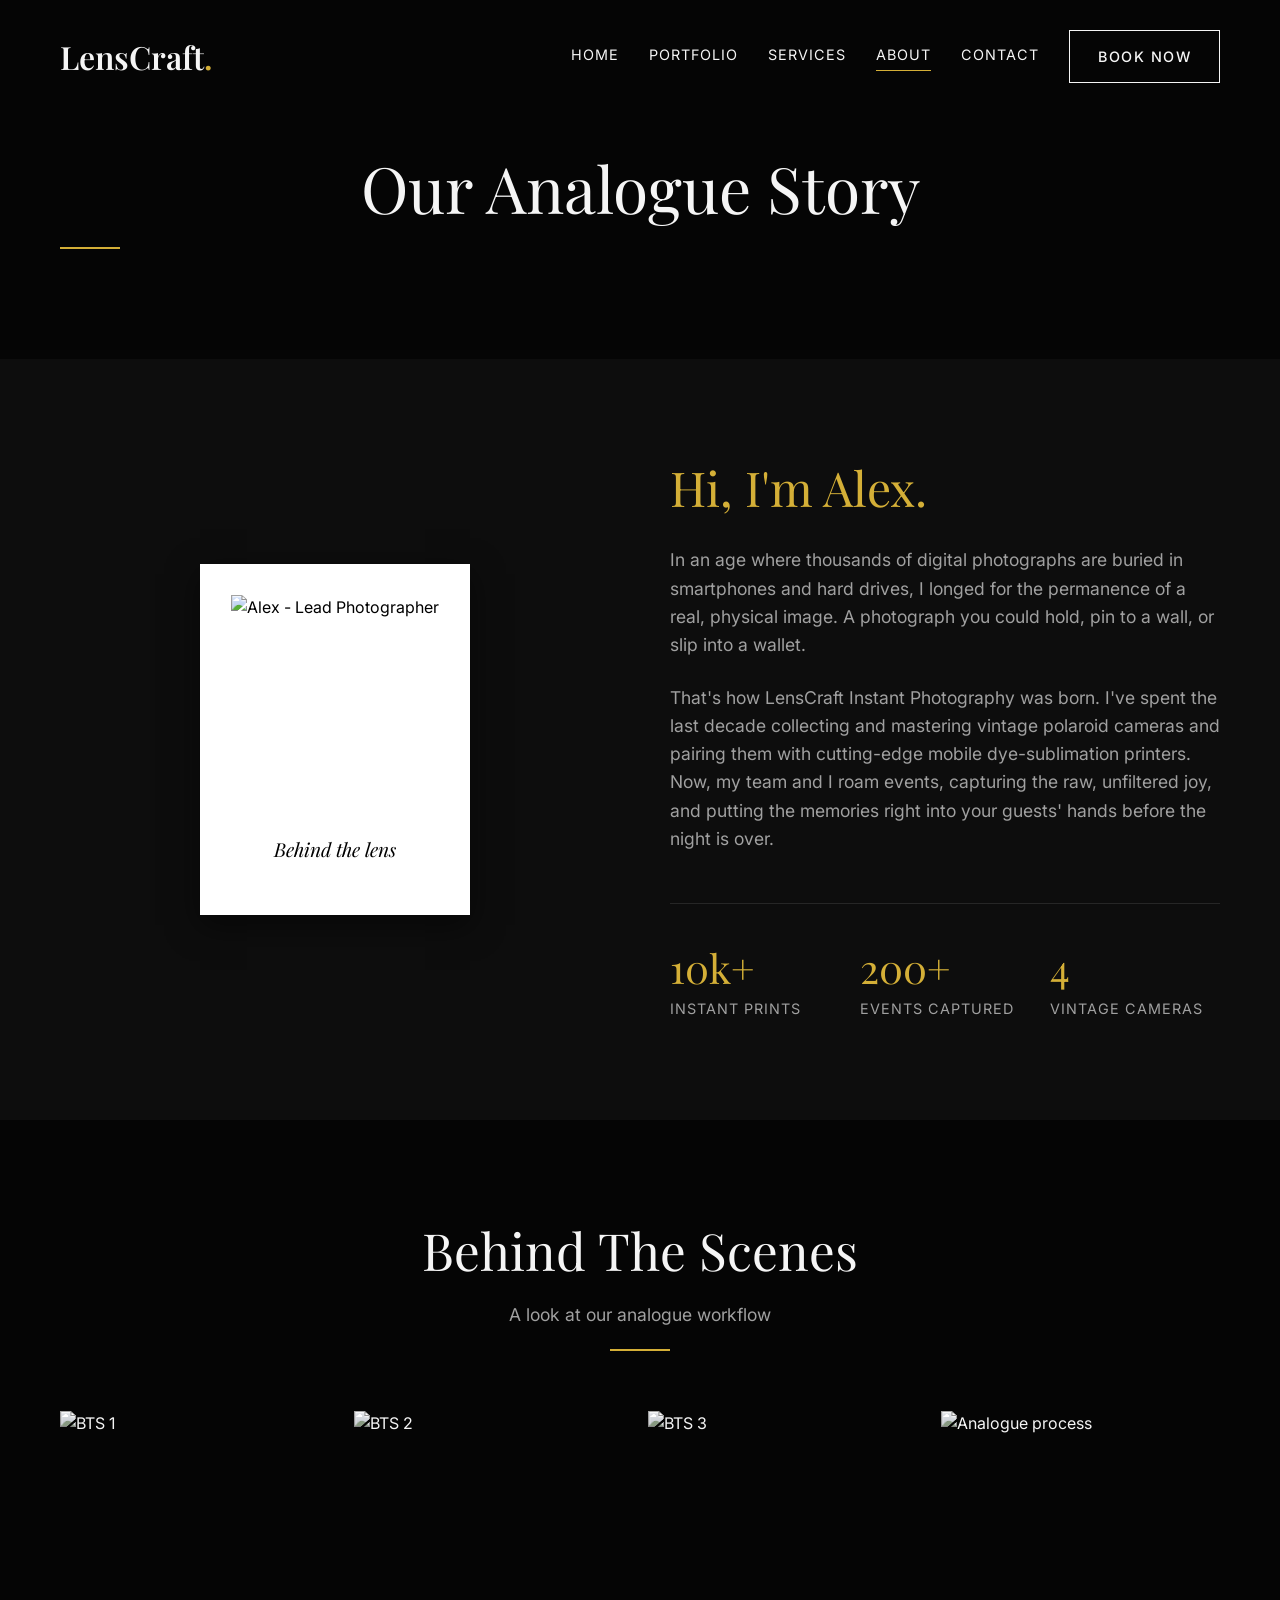
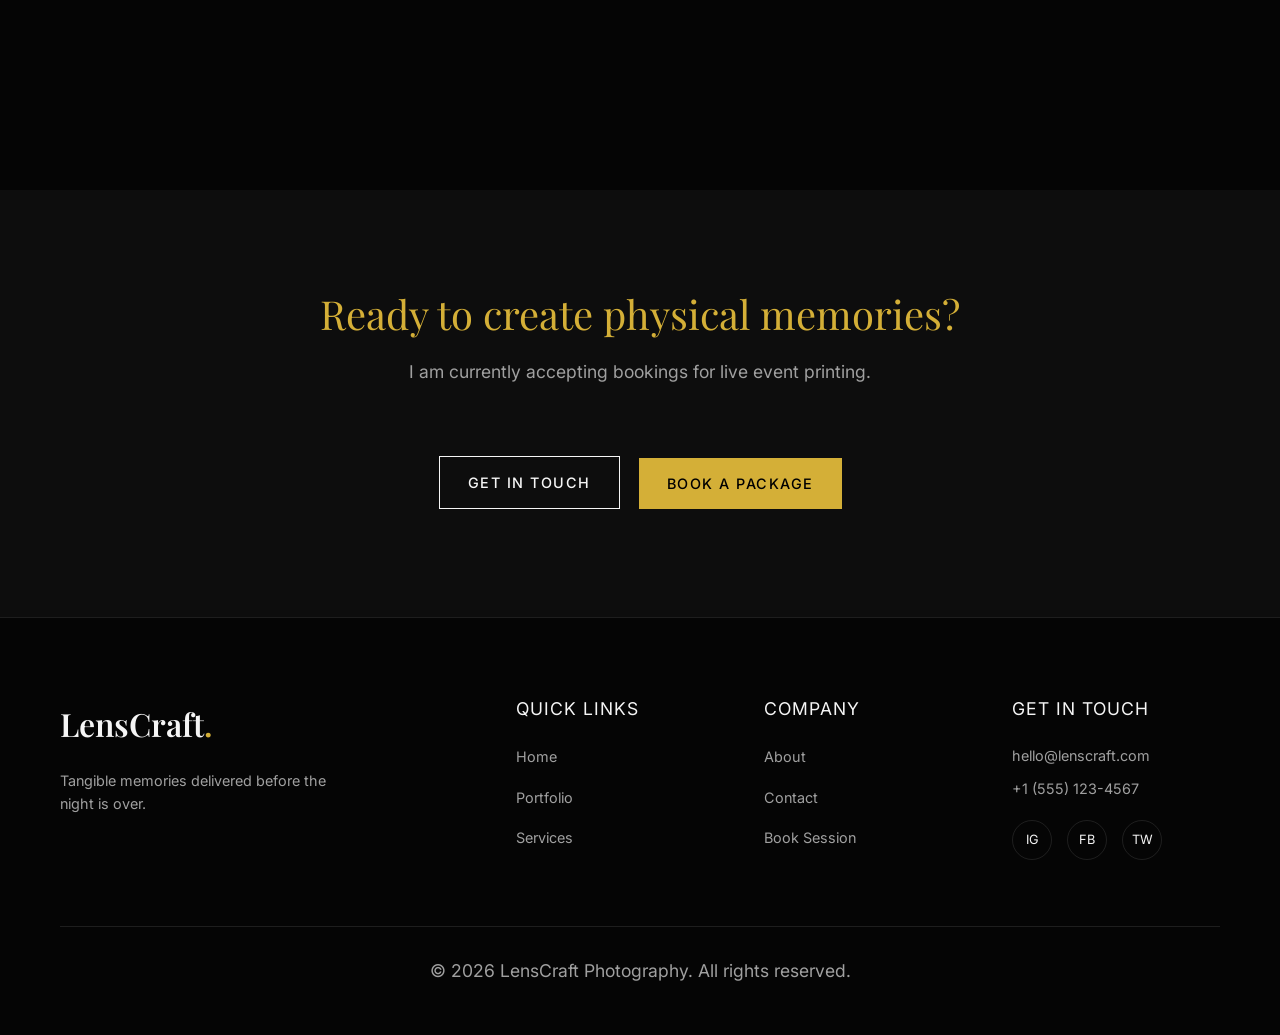
==== about.html @ d6cc94ed "Initial commit of Instant Photography Website" ====
<!DOCTYPE html>
<html lang="en">

<head>
    <meta charset="UTF-8">
    <meta name="viewport" content="width=device-width, initial-scale=1.0">
    <title>About Us - LensCraft Photography</title>
    <!-- Google Fonts -->
    <link rel="preconnect" href="https://fonts.googleapis.com">
    <link rel="preconnect" href="https://fonts.gstatic.com" crossorigin>
    <link
        href="https://fonts.googleapis.com/css2?family=Inter:wght@300;400;500;600&family=Playfair+Display:ital,wght@0,400;0,600;1,400&display=swap"
        rel="stylesheet">
    <!-- Main CSS -->
    <link rel="stylesheet" href="css/styles.css">
    <style>
        .page-header {
            padding: 150px 0 80px;
            background-color: var(--bg-darker);
            text-align: center;
        }

        .bio-section {
            display: grid;
            grid-template-columns: 1fr 1fr;
            gap: 60px;
            align-items: center;
        }

        .bio-image {
            position: relative;
        }

        .bio-image img {
            width: 100%;
            height: auto;
            object-fit: cover;
            border: 1px solid var(--border-color);
            padding: 15px;
        }

        .bio-content h2 {
            font-size: 3rem;
            color: var(--gold);
            margin-bottom: 30px;
        }

        .bio-content p {
            font-size: 1.1rem;
            margin-bottom: 25px;
        }

        .stats-row {
            display: grid;
            grid-template-columns: repeat(3, 1fr);
            gap: 20px;
            margin-top: 50px;
            padding-top: 40px;
            border-top: 1px solid var(--border-color);
        }

        .stat-item h4 {
            font-family: var(--font-heading);
            font-size: 2.5rem;
            color: var(--gold);
            margin-bottom: 5px;
        }

        .stat-item p {
            font-size: 0.9rem;
            text-transform: uppercase;
            letter-spacing: 1px;
            margin: 0;
        }

        /* BTS Gallery */
        .bts-gallery {
            display: grid;
            grid-template-columns: repeat(4, 1fr);
            gap: 15px;
            margin-top: 40px;
        }

        .bts-item {
            aspect-ratio: 1/1;
            overflow: hidden;
        }

        .bts-item img {
            width: 100%;
            height: 100%;
            object-fit: cover;
            transition: transform 0.5s ease;
            filter: grayscale(80%);
        }

        .bts-item:hover img {
            transform: scale(1.1);
            filter: grayscale(0);
        }

        @media (max-width: 900px) {
            .bio-section {
                grid-template-columns: 1fr;
            }

            .bts-gallery {
                grid-template-columns: repeat(2, 1fr);
            }
        }

        @media (max-width: 600px) {
            .stats-row {
                grid-template-columns: 1fr;
                text-align: center;
            }
        }
    </style>
</head>

<body>

    <!-- Navigation -->
    <nav class="navbar" id="navbar">
        <div class="container nav-container">
            <a href="index.html" class="logo">LensCraft<span>.</span></a>
            <div class="nav-links">
                <a href="index.html">Home</a>
                <a href="portfolio.html">Portfolio</a>
                <a href="services.html">Services</a>
                <a href="about.html" class="active">About</a>
                <a href="contact.html">Contact</a>
                <a href="booking.html" class="btn btn-outline">Book Now</a>
            </div>
            <div class="mobile-menu-btn" id="mobile-menu-btn">
                <span></span>
                <span></span>
                <span></span>
            </div>
        </div>
    </nav>

    <!-- Mobile Navigation Overlay -->
    <div class="mobile-nav" id="mobile-nav">
        <div class="mobile-nav-links">
            <a href="index.html">Home</a>
            <a href="portfolio.html">Portfolio</a>
            <a href="services.html">Services</a>
            <a href="about.html" class="active">About</a>
            <a href="contact.html">Contact</a>
            <a href="booking.html" class="btn btn-primary">Book Now</a>
        </div>
    </div>

    <!-- Page Header -->
    <header class="page-header">
        <div class="container fade-up">
            <h1>Our Analogue Story</h1>
            <div class="divider"></div>
        </div>
    </header>

    <!-- Bio Section -->
    <section class="section">
        <div class="container bio-section">
            <div class="bio-image fade-up polaroid-frame" style="--rotation: -2deg; max-width: 500px; margin: 0 auto;">
                <img src="https://images.unsplash.com/photo-1598446736279-bbaae02dce49?q=80&w=800&auto=format&fit=crop"
                    alt="Alex - Lead Photographer" style="aspect-ratio: 1/1;">
                <div
                    style="font-family: var(--font-heading); font-style: italic; font-size: 1.2rem; text-align: center; margin-top: 15px; color:#000;">
                    Behind the lens</div>
            </div>
            <div class="bio-content fade-up delay-1">
                <h2>Hi, I'm Alex.</h2>
                <p>In an age where thousands of digital photographs are buried in smartphones and hard drives, I longed
                    for the permanence of a real, physical image. A photograph you could hold, pin to a wall, or slip
                    into a wallet.</p>
                <p>That's how LensCraft Instant Photography was born. I've spent the last decade collecting and
                    mastering vintage polaroid cameras and pairing them with cutting-edge mobile dye-sublimation
                    printers. Now, my team and I roam events, capturing the raw, unfiltered joy, and putting the
                    memories right into your guests' hands before the night is over.</p>

                <div class="stats-row">
                    <div class="stat-item">
                        <h4>10k+</h4>
                        <p>Instant Prints</p>
                    </div>
                    <div class="stat-item">
                        <h4>200+</h4>
                        <p>Events Captured</p>
                    </div>
                    <div class="stat-item">
                        <h4>4</h4>
                        <p>Vintage Cameras</p>
                    </div>
                </div>
            </div>
        </div>
    </section>

    <!-- Behind the Scenes -->
    <section class="section bg-darker">
        <div class="container">
            <div class="section-header text-center fade-in">
                <h2>Behind The Scenes</h2>
                <p>A look at our analogue workflow</p>
                <div class="divider"></div>
            </div>

            <div class="bts-gallery fade-up">
                <div class="bts-item"><img
                        src="https://images.unsplash.com/photo-1542038784456-1ea8e935640e?q=80&w=600&auto=format&fit=crop"
                        alt="BTS 1"></div>
                <div class="bts-item"><img
                        src="https://images.unsplash.com/photo-1516035069371-29a1b244cc32?q=80&w=600&auto=format&fit=crop"
                        alt="BTS 2"></div>
                <div class="bts-item"><img
                        src="https://images.unsplash.com/photo-1520390116823-1d02c7dccfcb?q=80&w=600&auto=format&fit=crop"
                        alt="BTS 3"></div>
                <div class="bts-item"><img
                        src="https://images.unsplash.com/photo-1493010143891-b3edfb561f9d?q=80&w=600&auto=format&fit=crop"
                        alt="Analogue process"></div>
            </div>
        </div>
    </section>

    <!-- Call to Action -->
    <section class="section">
        <div class="container text-center fade-in">
            <h2 style="font-size: 2.5rem; margin-bottom: 20px; color: var(--gold);">Ready to create physical memories?
            </h2>
            <p>I am currently accepting bookings for live event printing.</p>
            <a href="contact.html" class="btn btn-outline mt-5" style="margin-right: 15px;">Get In Touch</a>
            <a href="booking.html" class="btn btn-primary mt-5">Book a Package</a>
        </div>
    </section>

    <!-- Footer -->
    <footer class="footer">
        <div class="container">
            <div class="footer-top">
                <div class="footer-brand">
                    <a href="index.html" class="logo">LensCraft<span>.</span></a>
                    <p>Tangible memories delivered before the night is over.</p>
                </div>
                <div class="footer-links">
                    <h4>Quick Links</h4>
                    <ul>
                        <li><a href="index.html">Home</a></li>
                        <li><a href="portfolio.html">Portfolio</a></li>
                        <li><a href="services.html">Services</a></li>
                    </ul>
                </div>
                <div class="footer-links">
                    <h4>Company</h4>
                    <ul>
                        <li><a href="about.html">About</a></li>
                        <li><a href="contact.html">Contact</a></li>
                        <li><a href="booking.html">Book Session</a></li>
                    </ul>
                </div>
                <div class="footer-contact">
                    <h4>Get In Touch</h4>
                    <p>hello@lenscraft.com</p>
                    <p>+1 (555) 123-4567</p>
                    <div class="social-links">
                        <a href="#">IG</a>
                        <a href="#">FB</a>
                        <a href="#">TW</a>
                    </div>
                </div>
            </div>
            <div class="footer-bottom">
                <p>&copy; 2026 LensCraft Photography. All rights reserved.</p>
            </div>
        </div>
    </footer>

    <!-- Scripts -->
    <script src="js/main.js"></script>
</body>

</html>
---- css/styles.css ----
/* ==========================================================================
   CSS Variables & Reset
   ========================================================================== */

:root {
    /* Colors - Dark Premium Aesthetic */
    --bg-color: #0d0d0d;
    --bg-darker: #050505;
    --text-main: #f5f5f5;
    --text-muted: #a0a0a0;
    --gold: #d4af37;
    --gold-hover: #e5c358;
    --border-color: rgba(255, 255, 255, 0.1);

    /* Typography */
    --font-heading: 'Playfair Display', serif;
    --font-body: 'Inter', sans-serif;

    /* Layout */
    --container-width: 1200px;
    --section-pad: 100px 0;

    /* Transitions */
    --transition-smooth: all 0.4s cubic-bezier(0.25, 0.46, 0.45, 0.94);
}

* {
    margin: 0;
    padding: 0;
    box-sizing: border-box;
}

html {
    scroll-behavior: smooth;
}

body {
    font-family: var(--font-body);
    background-color: var(--bg-color);
    color: var(--text-main);
    line-height: 1.6;
    overflow-x: hidden;
}

h1,
h2,
h3,
h4,
h5,
h6 {
    font-family: var(--font-heading);
    font-weight: 400;
    line-height: 1.2;
}

a {
    color: var(--text-main);
    text-decoration: none;
    transition: var(--transition-smooth);
}

ul {
    list-style: none;
}

img {
    max-width: 100%;
    height: auto;
    display: block;
}

.container {
    max-width: var(--container-width);
    margin: 0 auto;
    padding: 0 20px;
}

.section {
    padding: var(--section-pad);
}

.bg-dark {
    background-color: var(--bg-color);
}

.bg-darker {
    background-color: var(--bg-darker);
}

.text-center {
    text-align: center;
}

.mt-5 {
    margin-top: 50px;
}

/* ==========================================================================
   Typography & Utilities
   ========================================================================== */

h1 {
    font-size: clamp(3rem, 5vw, 5rem);
}

h2 {
    font-size: clamp(2rem, 4vw, 3.5rem);
    margin-bottom: 20px;
}

h3 {
    font-size: 1.5rem;
    margin-bottom: 15px;
}

p {
    color: var(--text-muted);
    font-size: 1.1rem;
    margin-bottom: 20px;
}

.divider {
    width: 60px;
    height: 2px;
    background-color: var(--gold);
    margin: 20px 0 30px;
}

.text-center .divider {
    margin-left: auto;
    margin-right: auto;
}

/* ==========================================================================
   Buttons
   ========================================================================== */

.btn {
    display: inline-block;
    padding: 14px 28px;
    font-family: var(--font-body);
    text-transform: uppercase;
    letter-spacing: 1.5px;
    font-size: 0.9rem;
    font-weight: 500;
    position: relative;
    overflow: hidden;
    cursor: pointer;
    border: none;
    z-index: 1;
}

.btn-primary {
    background-color: var(--gold);
    color: #000;
}

.btn-primary:hover {
    background-color: var(--gold-hover);
    color: #000;
}

.btn-outline {
    background-color: transparent;
    border: 1px solid var(--text-main);
    color: var(--text-main);
}

.btn-outline:hover {
    background-color: var(--text-main);
    color: var(--bg-color);
}

.link-btn {
    display: inline-flex;
    align-items: center;
    color: var(--gold);
    font-weight: 500;
    text-transform: uppercase;
    letter-spacing: 1px;
    font-size: 0.9rem;
}

.link-btn .arrow {
    margin-left: 8px;
    transition: transform 0.3s ease;
}

.link-btn:hover .arrow {
    transform: translateX(5px);
}

/* ==========================================================================
   Animations
   ========================================================================== */

.fade-in,
.fade-up {
    opacity: 0;
    transform: translateY(30px);
    transition: opacity 0.8s ease, transform 0.8s ease;
}

.fade-in.appear,
.fade-up.appear {
    opacity: 1;
    transform: translateY(0);
}

.delay-1 {
    transition-delay: 0.2s;
}

.delay-2 {
    transition-delay: 0.4s;
}

/* Polaroid Frame Aesthetics */
.polaroid-frame {
    background-color: #fff;
    padding: 15px 15px 50px 15px;
    box-shadow: 0 10px 30px rgba(0, 0, 0, 0.5);
    transition: transform 0.4s cubic-bezier(0.175, 0.885, 0.32, 1.275);
    transform: rotate(var(--rotation, 0deg));
    display: inline-block;
    color: #000;
}

.polaroid-frame:hover {
    transform: scale(1.05) rotate(0deg);
    z-index: 10;
    position: relative;
}

.polaroid-frame img {
    border: 1px solid rgba(0, 0, 0, 0.1);
}

/* ==========================================================================
   Navigation
   ========================================================================== */

.navbar {
    position: fixed;
    top: 0;
    left: 0;
    width: 100%;
    z-index: 1000;
    padding: 30px 0;
    transition: var(--transition-smooth);
    background: transparent;
}

.navbar.scrolled {
    padding: 15px 0;
    background: rgba(13, 13, 13, 0.95);
    backdrop-filter: blur(10px);
    border-bottom: 1px solid var(--border-color);
}

.nav-container {
    display: flex;
    justify-content: space-between;
    align-items: center;
}

.logo {
    font-family: var(--font-heading);
    font-size: 2rem;
    font-weight: 600;
    color: var(--text-main);
}

.logo span {
    color: var(--gold);
}

.nav-links {
    display: flex;
    align-items: center;
    gap: 30px;
}

.nav-links a:not(.btn) {
    font-size: 0.9rem;
    text-transform: uppercase;
    letter-spacing: 1px;
    position: relative;
    padding-bottom: 5px;
}

.nav-links a:not(.btn)::after {
    content: '';
    position: absolute;
    bottom: 0;
    left: 0;
    width: 0;
    height: 1px;
    background-color: var(--gold);
    transition: width 0.3s ease;
}

.nav-links a:not(.btn):hover::after,
.nav-links a.active:not(.btn)::after {
    width: 100%;
}

.mobile-menu-btn {
    display: none;
    flex-direction: column;
    gap: 6px;
    cursor: pointer;
    z-index: 1001;
}

.mobile-menu-btn span {
    width: 30px;
    height: 2px;
    background-color: var(--text-main);
    transition: 0.3s ease;
}

.mobile-menu-btn.active span:nth-child(1) {
    transform: translateY(8px) rotate(45deg);
}

.mobile-menu-btn.active span:nth-child(2) {
    opacity: 0;
}

.mobile-menu-btn.active span:nth-child(3) {
    transform: translateY(-8px) rotate(-45deg);
}

.mobile-nav {
    position: fixed;
    top: 0;
    left: -100%;
    width: 100%;
    height: 100vh;
    background-color: var(--bg-darker);
    z-index: 999;
    display: flex;
    align-items: center;
    justify-content: center;
    transition: 0.5s ease;
}

.mobile-nav.open {
    left: 0;
}

.mobile-nav-links {
    display: flex;
    flex-direction: column;
    align-items: center;
    gap: 30px;
}

.mobile-nav-links a {
    font-size: 1.5rem;
    font-family: var(--font-heading);
}

/* ==========================================================================
   Hero Section
   ========================================================================== */

.hero {
    height: 100vh;
    position: relative;
    display: flex;
    align-items: center;
    overflow: hidden;
}

.hero-bg {
    position: absolute;
    top: 0;
    left: 0;
    width: 100%;
    height: 100%;
    z-index: -1;
}

.hero-img {
    width: 100%;
    height: 100%;
    object-fit: cover;
    animation: slowZoom 20s ease-out infinite alternate;
}

@keyframes slowZoom {
    0% {
        transform: scale(1);
    }

    100% {
        transform: scale(1.1);
    }
}

.hero-overlay {
    position: absolute;
    top: 0;
    left: 0;
    width: 100%;
    height: 100%;
    background: linear-gradient(rgba(0, 0, 0, 0.3), rgba(13, 13, 13, 0.9));
}

.hero-content {
    max-width: 800px;
    text-align: center;
    z-index: 1;
}

.hero-content h1 span {
    font-style: italic;
    color: var(--gold);
}

.hero-content p {
    font-size: 1.2rem;
    margin-bottom: 40px;
    color: rgba(255, 255, 255, 0.8);
}

.hero-buttons {
    display: flex;
    gap: 20px;
    justify-content: center;
}

.scroll-indicator {
    position: absolute;
    bottom: 40px;
    left: 50%;
    transform: translateX(-50%);
    display: flex;
    flex-direction: column;
    align-items: center;
}

.mouse {
    width: 26px;
    height: 40px;
    border: 1px solid var(--text-main);
    border-radius: 20px;
    position: relative;
}

.wheel {
    position: absolute;
    top: 8px;
    left: 50%;
    transform: translateX(-50%);
    width: 4px;
    height: 8px;
    background-color: var(--text-main);
    border-radius: 2px;
    animation: scroll 1.5s infinite;
}

@keyframes scroll {
    0% {
        transform: translate(-50%, 0);
        opacity: 1;
    }

    100% {
        transform: translate(-50%, 15px);
        opacity: 0;
    }
}

/* ==========================================================================
   Home Sections
   ========================================================================== */

/* Intro */
.intro-container {
    display: grid;
    grid-template-columns: 1fr 1fr;
    gap: 60px;
    align-items: center;
}

.intro-image-wrapper {
    position: relative;
}

.intro-img {
    aspect-ratio: 4/5;
    object-fit: cover;
    filter: grayscale(20%);
    transition: var(--transition-smooth);
}

.intro-image-wrapper:hover .intro-img {
    filter: grayscale(0);
}

.img-badge {
    position: absolute;
    bottom: -20px;
    right: -20px;
    background-color: var(--gold);
    color: #000;
    padding: 30px;
    border-radius: 50%;
    font-family: var(--font-heading);
    font-size: 0.9rem;
    font-style: italic;
    font-weight: 600;
    width: 120px;
    height: 120px;
    display: flex;
    align-items: center;
    justify-content: center;
    text-align: center;
}

/* Featured Portfolio */
.section-header {
    margin-bottom: 60px;
}

.gallery-grid {
    display: grid;
    grid-template-columns: repeat(3, 1fr);
    gap: 20px;
}

.gallery-item {
    position: relative;
    overflow: hidden;
    aspect-ratio: 3/4;
    cursor: pointer;
}

.gallery-item img {
    width: 100%;
    height: 100%;
    object-fit: cover;
    transition: transform 0.8s ease;
}

.gallery-overlay {
    position: absolute;
    inset: 0;
    background: linear-gradient(to top, rgba(0, 0, 0, 0.8), transparent);
    display: flex;
    flex-direction: column;
    justify-content: flex-end;
    padding: 30px;
    opacity: 0;
    transition: opacity 0.4s ease;
}

.gallery-overlay h3 {
    margin-bottom: 5px;
    transform: translateY(20px);
    transition: 0.4s ease;
}

.gallery-overlay span {
    color: var(--gold);
    text-transform: uppercase;
    font-size: 0.8rem;
    letter-spacing: 1px;
    transform: translateY(20px);
    transition: 0.4s ease 0.1s;
}

.gallery-item:hover img {
    transform: scale(1.05);
}

.gallery-item:hover .gallery-overlay {
    opacity: 1;
}

.gallery-item:hover .gallery-overlay h3,
.gallery-item:hover .gallery-overlay span {
    transform: translateY(0);
}

/* Services Preview */
.services-list {
    display: grid;
    grid-template-columns: repeat(3, 1fr);
    gap: 30px;
}

.service-card {
    background-color: var(--bg-darker);
    padding: 40px 30px;
    border: 1px solid var(--border-color);
    transition: var(--transition-smooth);
}

.service-card:hover {
    border-color: var(--gold);
    transform: translateY(-5px);
}

.service-icon {
    font-size: 2.5rem;
    margin-bottom: 20px;
    color: var(--gold);
}

/* Testimonials */
.testimonials-slider {
    max-width: 800px;
    margin: 0 auto;
}

.testimonial-item {
    text-align: center;
}

.quote-icon {
    font-family: var(--font-heading);
    font-size: 4rem;
    color: var(--gold);
    line-height: 1;
    margin-bottom: 10px;
}

.testimonial-text {
    font-size: 1.5rem;
    font-family: var(--font-heading);
    font-style: italic;
    color: var(--text-main);
    margin-bottom: 30px;
}

.client-info h4 {
    font-family: var(--font-body);
    font-size: 1rem;
    margin-bottom: 5px;
    text-transform: uppercase;
    letter-spacing: 1px;
}

.client-info span {
    color: var(--gold);
    font-size: 0.9rem;
}

/* Footers */
.footer {
    border-top: 1px solid var(--border-color);
    padding: 80px 0 30px;
    background-color: var(--bg-darker);
}

.footer-top {
    display: grid;
    grid-template-columns: 2fr 1fr 1fr 1fr;
    gap: 40px;
    margin-bottom: 60px;
}

.footer-brand p {
    margin-top: 20px;
    font-size: 0.9rem;
    max-width: 300px;
}

.footer-links h4,
.footer-contact h4 {
    color: var(--text-main);
    font-family: var(--font-body);
    font-size: 1.1rem;
    margin-bottom: 25px;
    text-transform: uppercase;
    letter-spacing: 1px;
}

.footer-links ul li {
    margin-bottom: 15px;
}

.footer-links ul li a {
    color: var(--text-muted);
    font-size: 0.9rem;
}

.footer-links ul li a:hover {
    color: var(--gold);
}

.footer-contact p {
    margin-bottom: 10px;
    font-size: 0.9rem;
}

.social-links {
    margin-top: 20px;
    display: flex;
    gap: 15px;
}

.social-links a {
    width: 40px;
    height: 40px;
    border: 1px solid var(--border-color);
    border-radius: 50%;
    display: flex;
    align-items: center;
    justify-content: center;
    font-size: 0.8rem;
    color: var(--text-main);
}

.social-links a:hover {
    background-color: var(--gold);
    color: #000;
    border-color: var(--gold);
}

.footer-bottom {
    text-align: center;
    padding-top: 30px;
    border-top: 1px solid var(--border-color);
    font-size: 0.8rem;
    color: var(--text-muted);
}

/* ==========================================================================
   Media Queries
   ========================================================================== */

@media (max-width: 900px) {
    .nav-links {
        display: none;
    }

    .mobile-menu-btn {
        display: flex;
    }

    .intro-container {
        grid-template-columns: 1fr;
    }

    .intro-image-wrapper {
        order: -1;
        max-width: 500px;
        margin: 0 auto;
    }

    .gallery-grid {
        grid-template-columns: repeat(2, 1fr);
    }

    .services-list {
        grid-template-columns: 1fr;
    }

    .footer-top {
        grid-template-columns: 1fr 1fr;
    }
}

@media (max-width: 600px) {
    .hero-buttons {
        flex-direction: column;
    }

    .gallery-grid {
        grid-template-columns: 1fr;
    }

    .footer-top {
        grid-template-columns: 1fr;
    }
}
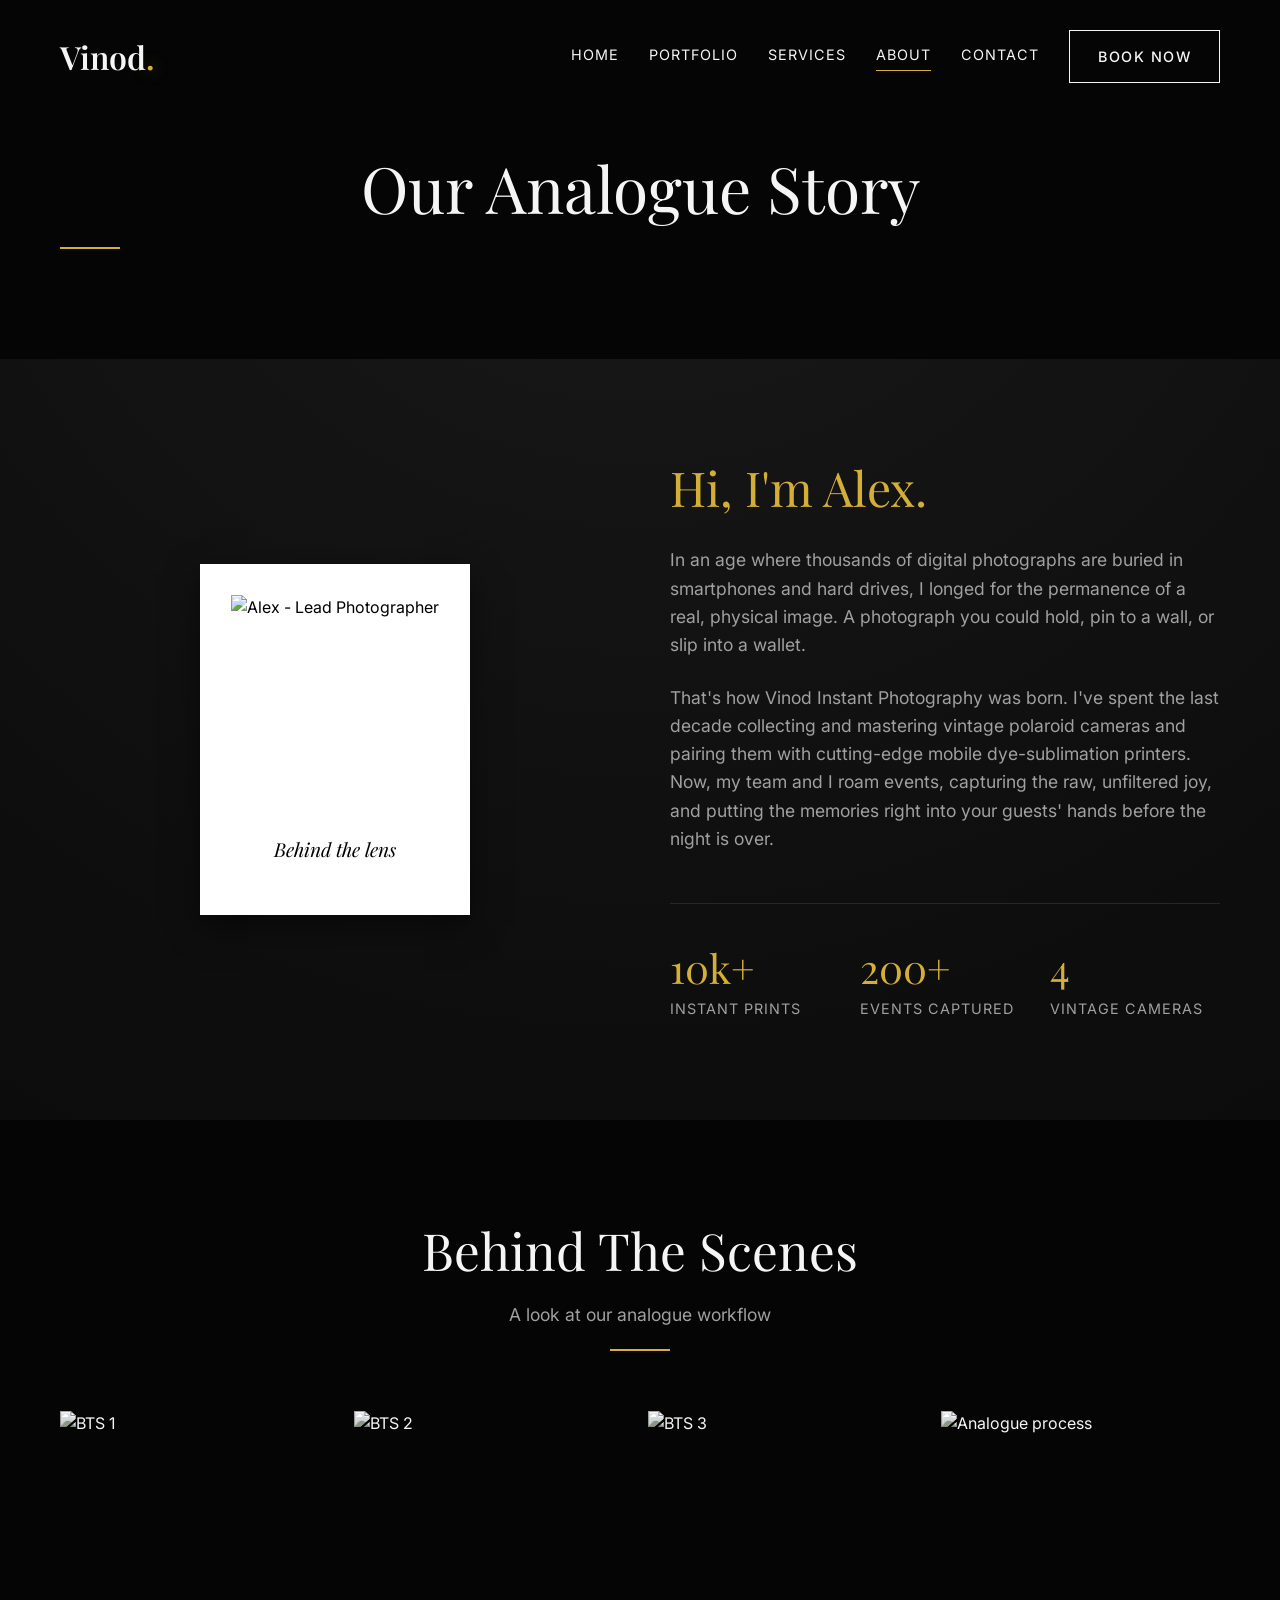
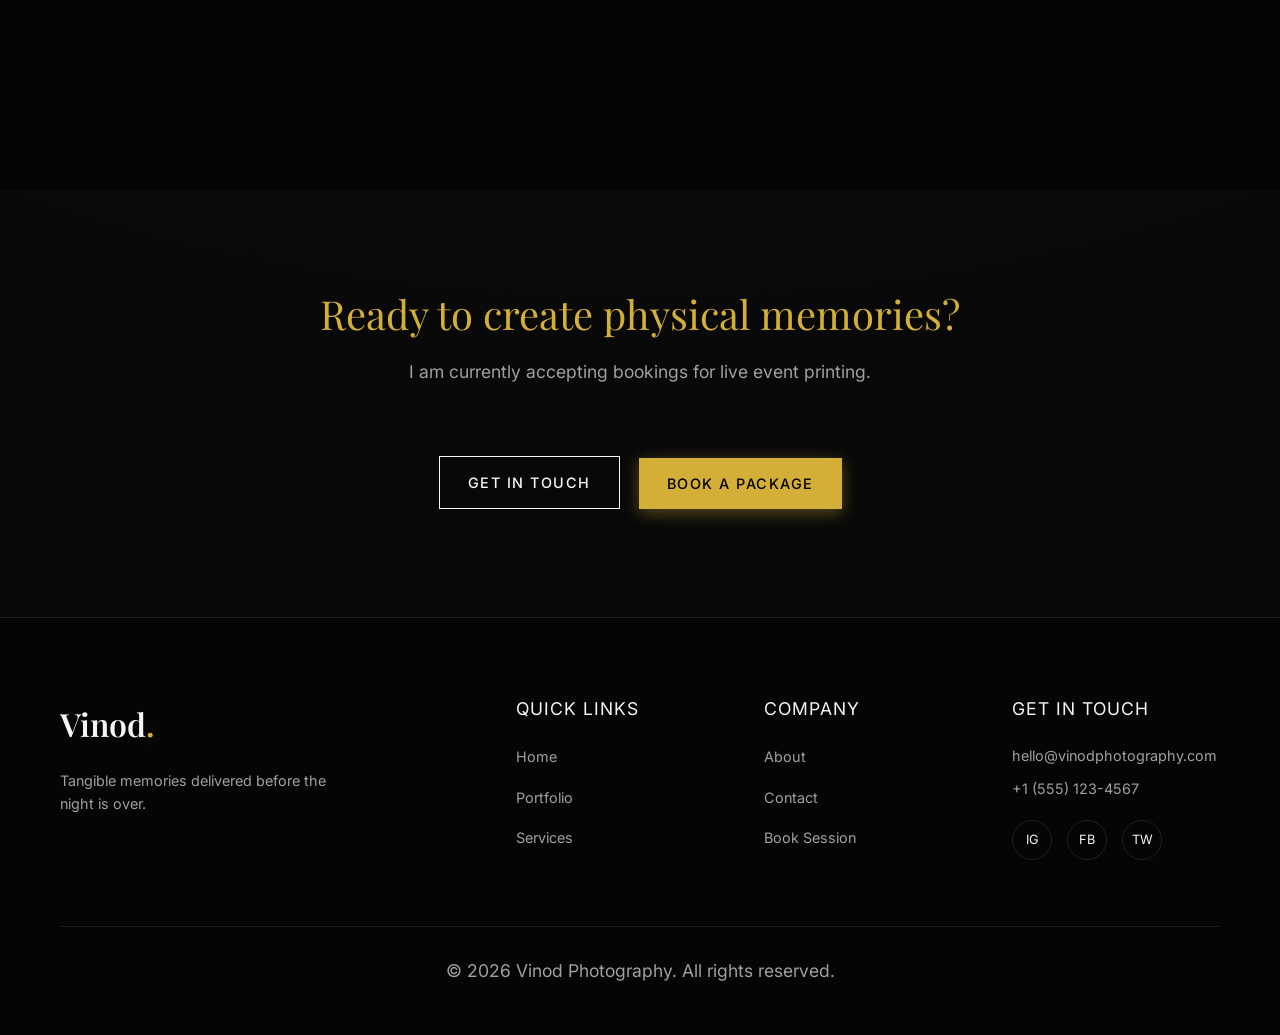
==== commit 10672704: "Update brand name, refine UI, and optimize backend" ====
--- a/about.html
+++ b/about.html
@@ -4,7 +4,7 @@
 <head>
     <meta charset="UTF-8">
     <meta name="viewport" content="width=device-width, initial-scale=1.0">
-    <title>About Us - LensCraft Photography</title>
+    <title>About Us - Vinod Photography</title>
     <!-- Google Fonts -->
     <link rel="preconnect" href="https://fonts.googleapis.com">
     <link rel="preconnect" href="https://fonts.gstatic.com" crossorigin>
@@ -123,7 +123,7 @@
     <!-- Navigation -->
     <nav class="navbar" id="navbar">
         <div class="container nav-container">
-            <a href="index.html" class="logo">LensCraft<span>.</span></a>
+            <a href="index.html" class="logo">Vinod<span>.</span></a>
             <div class="nav-links">
                 <a href="index.html">Home</a>
                 <a href="portfolio.html">Portfolio</a>
@@ -175,7 +175,7 @@
                 <p>In an age where thousands of digital photographs are buried in smartphones and hard drives, I longed
                     for the permanence of a real, physical image. A photograph you could hold, pin to a wall, or slip
                     into a wallet.</p>
-                <p>That's how LensCraft Instant Photography was born. I've spent the last decade collecting and
+                <p>That's how Vinod Instant Photography was born. I've spent the last decade collecting and
                     mastering vintage polaroid cameras and pairing them with cutting-edge mobile dye-sublimation
                     printers. Now, my team and I roam events, capturing the raw, unfiltered joy, and putting the
                     memories right into your guests' hands before the night is over.</p>
@@ -240,7 +240,7 @@
         <div class="container">
             <div class="footer-top">
                 <div class="footer-brand">
-                    <a href="index.html" class="logo">LensCraft<span>.</span></a>
+                    <a href="index.html" class="logo">Vinod<span>.</span></a>
                     <p>Tangible memories delivered before the night is over.</p>
                 </div>
                 <div class="footer-links">
@@ -261,7 +261,7 @@
                 </div>
                 <div class="footer-contact">
                     <h4>Get In Touch</h4>
-                    <p>hello@lenscraft.com</p>
+                    <p>hello@vinodphotography.com</p>
                     <p>+1 (555) 123-4567</p>
                     <div class="social-links">
                         <a href="#">IG</a>
@@ -271,7 +271,7 @@
                 </div>
             </div>
             <div class="footer-bottom">
-                <p>&copy; 2026 LensCraft Photography. All rights reserved.</p>
+                <p>&copy; 2026 Vinod Photography. All rights reserved.</p>
             </div>
         </div>
     </footer>
--- a/css/styles.css
+++ b/css/styles.css
@@ -37,9 +37,11 @@
 body {
     font-family: var(--font-body);
     background-color: var(--bg-color);
+    background: radial-gradient(circle at 50% 0%, #1a1a1a 0%, var(--bg-color) 40%, var(--bg-darker) 100%);
     color: var(--text-main);
     line-height: 1.6;
     overflow-x: hidden;
+    min-height: 100vh;
 }
 
 h1,
@@ -153,11 +155,15 @@
 .btn-primary {
     background-color: var(--gold);
     color: #000;
+    box-shadow: 0 4px 15px rgba(212, 175, 55, 0.4);
+    transition: var(--transition-smooth);
 }
 
 .btn-primary:hover {
     background-color: var(--gold-hover);
     color: #000;
+    transform: translateY(-2px);
+    box-shadow: 0 6px 25px rgba(212, 175, 55, 0.7);
 }
 
 .btn-outline {
@@ -253,9 +259,9 @@
 
 .navbar.scrolled {
     padding: 15px 0;
-    background: rgba(13, 13, 13, 0.95);
-    backdrop-filter: blur(10px);
-    border-bottom: 1px solid var(--border-color);
+    background: rgba(13, 13, 13, 0.7);
+    backdrop-filter: blur(15px);
+    border-bottom: 1px solid rgba(212, 175, 55, 0.2);
 }
 
 .nav-container {
@@ -273,6 +279,7 @@
 
 .logo span {
     color: var(--gold);
+    text-shadow: 0 0 15px rgba(212, 175, 55, 0.6);
 }
 
 .nav-links {
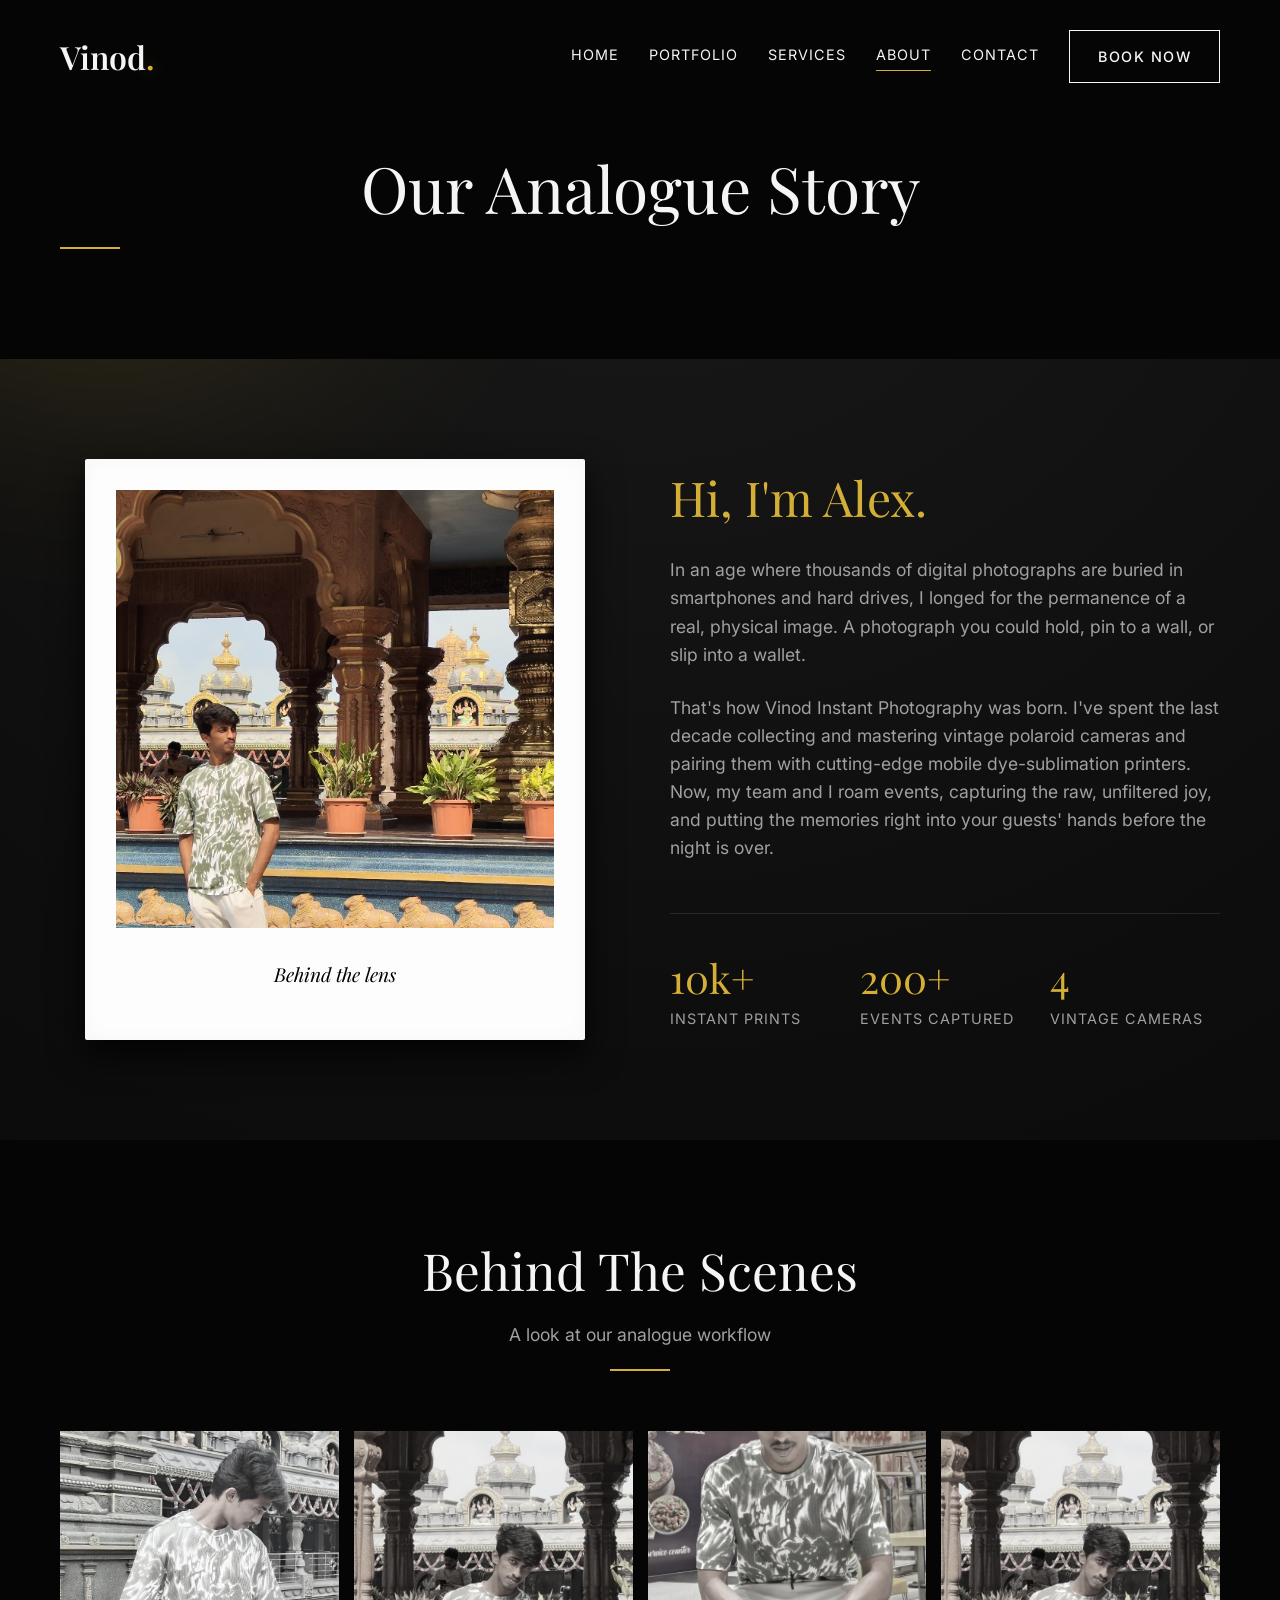
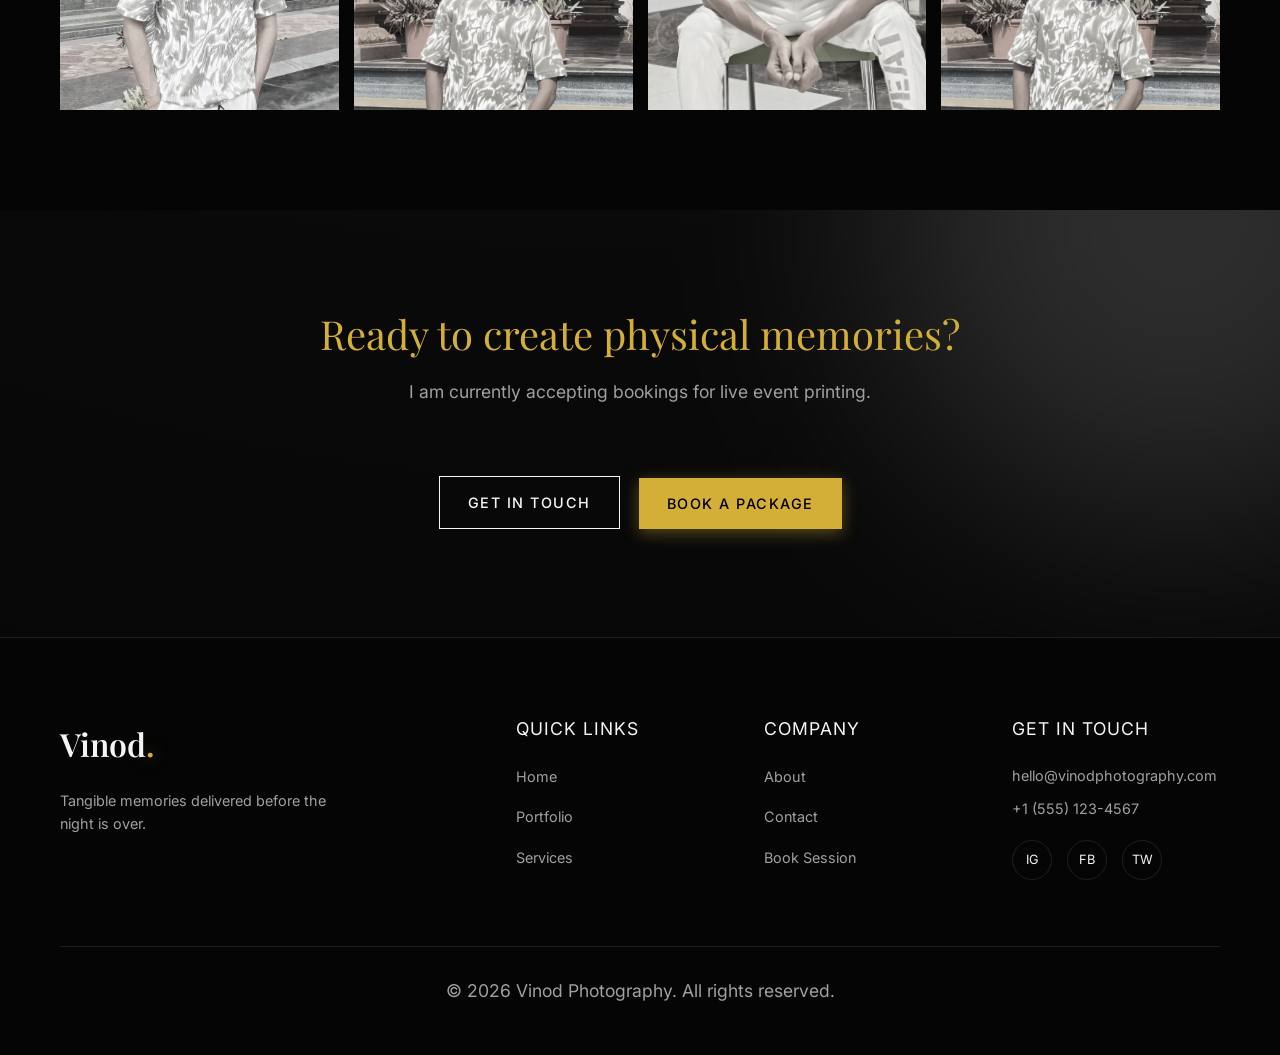
==== commit 44c52eac: "Replace placeholder photos with user uploaded personal photos" ====
--- a/about.html
+++ b/about.html
@@ -164,7 +164,7 @@
     <section class="section">
         <div class="container bio-section">
             <div class="bio-image fade-up polaroid-frame" style="--rotation: -2deg; max-width: 500px; margin: 0 auto;">
-                <img src="https://images.unsplash.com/photo-1598446736279-bbaae02dce49?q=80&w=800&auto=format&fit=crop"
+                <img src="images/vinod2.jpg"
                     alt="Alex - Lead Photographer" style="aspect-ratio: 1/1;">
                 <div
                     style="font-family: var(--font-heading); font-style: italic; font-size: 1.2rem; text-align: center; margin-top: 15px; color:#000;">
@@ -209,16 +209,16 @@
 
             <div class="bts-gallery fade-up">
                 <div class="bts-item"><img
-                        src="https://images.unsplash.com/photo-1542038784456-1ea8e935640e?q=80&w=600&auto=format&fit=crop"
+                        src="images/vinod1.jpg"
                         alt="BTS 1"></div>
                 <div class="bts-item"><img
-                        src="https://images.unsplash.com/photo-1516035069371-29a1b244cc32?q=80&w=600&auto=format&fit=crop"
+                        src="images/vinod3.jpg"
                         alt="BTS 2"></div>
                 <div class="bts-item"><img
-                        src="https://images.unsplash.com/photo-1520390116823-1d02c7dccfcb?q=80&w=600&auto=format&fit=crop"
+                        src="images/vinod5.jpg"
                         alt="BTS 3"></div>
                 <div class="bts-item"><img
-                        src="https://images.unsplash.com/photo-1493010143891-b3edfb561f9d?q=80&w=600&auto=format&fit=crop"
+                        src="images/vinod3.jpg"
                         alt="Analogue process"></div>
             </div>
         </div>
--- a/css/styles.css
+++ b/css/styles.css
@@ -42,6 +42,45 @@
     line-height: 1.6;
     overflow-x: hidden;
     min-height: 100vh;
+    position: relative;
+}
+
+/* Glowing Ambient Orbs */
+body::before,
+body::after {
+    content: '';
+    position: absolute;
+    width: 600px;
+    height: 600px;
+    border-radius: 50%;
+    filter: blur(120px);
+    z-index: -1;
+    pointer-events: none;
+    opacity: 0.15;
+    animation: float 20s infinite alternate cubic-bezier(0.5, 0, 0.5, 1);
+}
+
+body::before {
+    background: var(--gold);
+    top: -200px;
+    left: -200px;
+}
+
+body::after {
+    background: #ffffff;
+    bottom: 20%;
+    right: -200px;
+    animation-delay: -10s;
+}
+
+@keyframes float {
+    0% {
+        transform: translate(0, 0) scale(1);
+    }
+
+    100% {
+        transform: translate(100px, 150px) scale(1.1);
+    }
 }
 
 h1,
@@ -223,17 +262,19 @@
 
 /* Polaroid Frame Aesthetics */
 .polaroid-frame {
-    background-color: #fff;
+    background-color: #fdfdfd;
     padding: 15px 15px 50px 15px;
-    box-shadow: 0 10px 30px rgba(0, 0, 0, 0.5);
-    transition: transform 0.4s cubic-bezier(0.175, 0.885, 0.32, 1.275);
+    box-shadow: 0 15px 35px rgba(0, 0, 0, 0.8), inset 0 0 20px rgba(0, 0, 0, 0.03);
+    transition: transform 0.5s cubic-bezier(0.175, 0.885, 0.32, 1.275), box-shadow 0.5s ease;
     transform: rotate(var(--rotation, 0deg));
     display: inline-block;
-    color: #000;
+    color: #111;
+    border-radius: 2px;
 }
 
 .polaroid-frame:hover {
-    transform: scale(1.05) rotate(0deg);
+    transform: scale(1.08) rotate(0deg) translateY(-5px);
+    box-shadow: 0 25px 45px rgba(0, 0, 0, 0.9), inset 0 0 10px rgba(0, 0, 0, 0.02);
     z-index: 10;
     position: relative;
 }
@@ -601,15 +642,20 @@
 }
 
 .service-card {
-    background-color: var(--bg-darker);
+    background: rgba(20, 20, 20, 0.6);
+    backdrop-filter: blur(20px);
+    -webkit-backdrop-filter: blur(20px);
     padding: 40px 30px;
-    border: 1px solid var(--border-color);
+    border: 1px solid rgba(212, 175, 55, 0.1);
+    box-shadow: 0 10px 30px rgba(0, 0, 0, 0.3);
+    border-radius: 12px;
     transition: var(--transition-smooth);
 }
 
 .service-card:hover {
-    border-color: var(--gold);
-    transform: translateY(-5px);
+    border-color: rgba(212, 175, 55, 0.5);
+    transform: translateY(-8px);
+    box-shadow: 0 15px 40px rgba(212, 175, 55, 0.15);
 }
 
 .service-icon {
